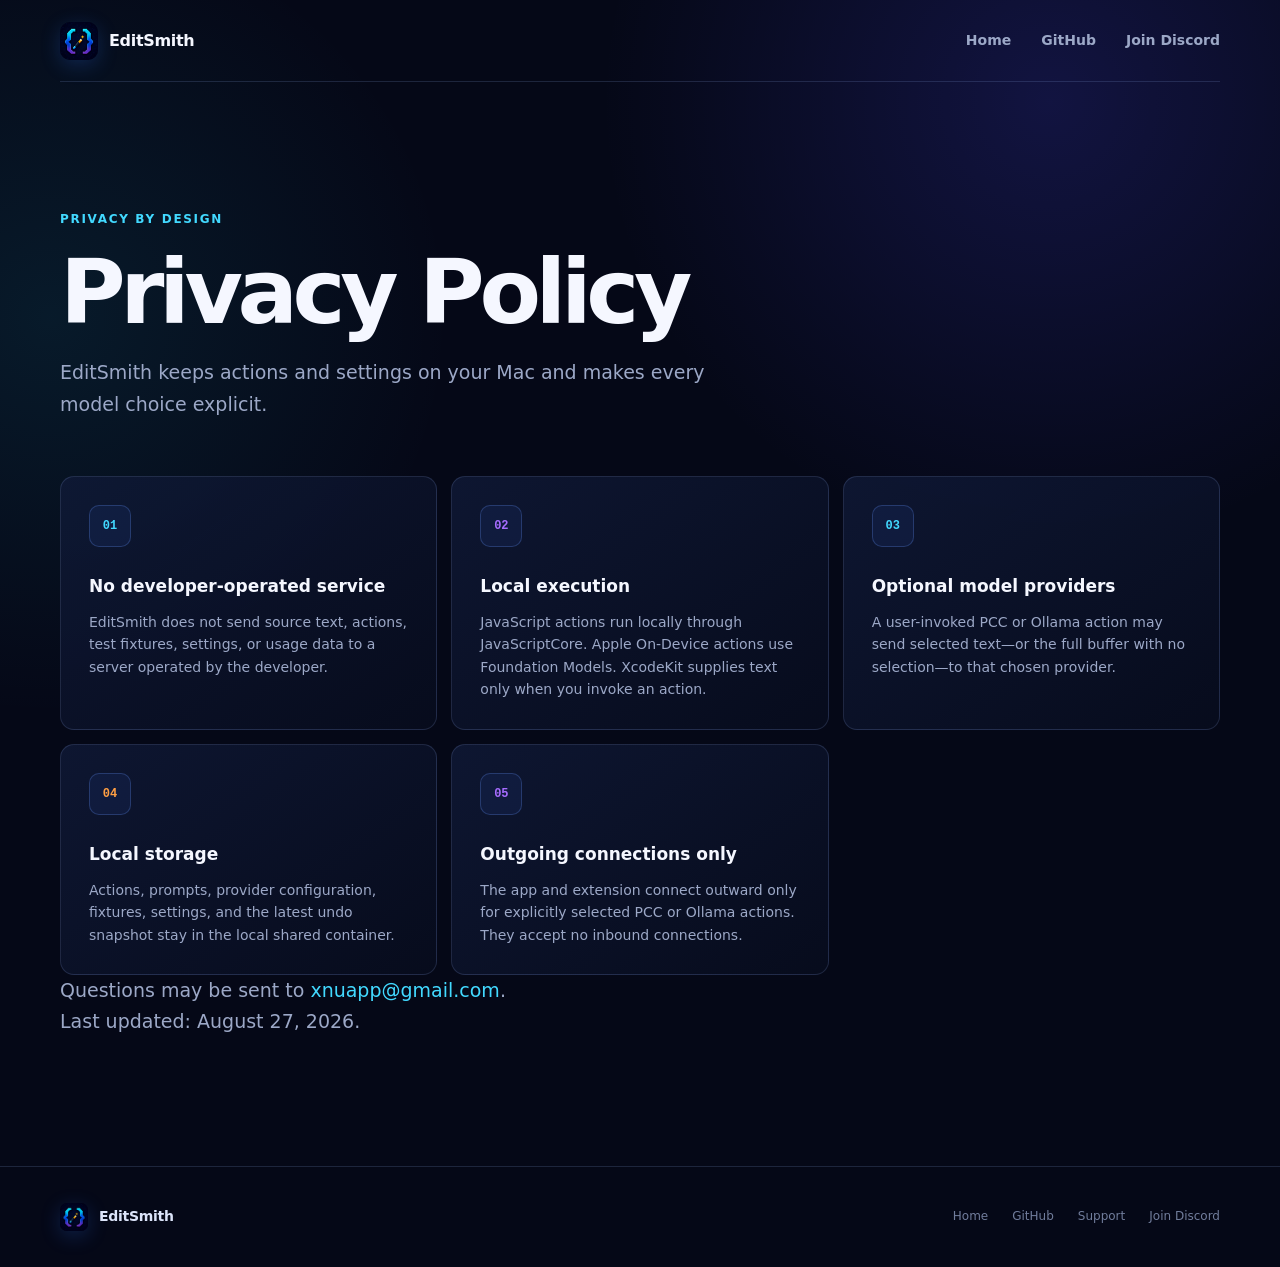
==== site/privacy/index.html @ 51999fa6 "add directory privacy page" ====
<!doctype html>
<html lang="en">
<head>
  <meta charset="utf-8">
  <meta name="viewport" content="width=device-width, initial-scale=1">
  <title>EditSmith Privacy Policy</title>
  <meta name="description" content="EditSmith privacy policy.">
  <meta name="theme-color" content="#050817">
  <link rel="canonical" href="https://xnu.app/editsmith/privacy/">
  <link rel="icon" type="image/png" href="../assets/app-icon.png">
  <link rel="stylesheet" href="../styles.css">
</head>
<body>
  <header class="wrap nav">
    <a class="brand" href="../"><img src="../assets/app-icon.png" alt="" width="38" height="38"><span>EditSmith</span></a>
    <nav aria-label="Main navigation"><a href="../">Home</a><a href="https://github.com/everettjf/editsmith">GitHub</a><a href="https://discord.gg/eGzEaP6TzR">Join Discord</a></nav>
  </header>
  <main>
    <section class="section">
      <div class="wrap">
        <div class="label">Privacy by design</div>
        <h1>Privacy Policy</h1>
        <p class="lede">EditSmith keeps actions and settings on your Mac and makes every model choice explicit.</p>
        <div class="grid">
          <article class="card"><div class="card-icon">01</div><b>No developer-operated service</b><p>EditSmith does not send source text, actions, test fixtures, settings, or usage data to a server operated by the developer.</p></article>
          <article class="card"><div class="card-icon">02</div><b>Local execution</b><p>JavaScript actions run locally through JavaScriptCore. Apple On-Device actions use Foundation Models. XcodeKit supplies text only when you invoke an action.</p></article>
          <article class="card"><div class="card-icon">03</div><b>Optional model providers</b><p>A user-invoked PCC or Ollama action may send selected text—or the full buffer with no selection—to that chosen provider.</p></article>
          <article class="card"><div class="card-icon">04</div><b>Local storage</b><p>Actions, prompts, provider configuration, fixtures, settings, and the latest undo snapshot stay in the local shared container.</p></article>
          <article class="card"><div class="card-icon">05</div><b>Outgoing connections only</b><p>The app and extension connect outward only for explicitly selected PCC or Ollama actions. They accept no inbound connections.</p></article>
        </div>
        <p class="lede">Questions may be sent to <a href="mailto:xnuapp@gmail.com">xnuapp@gmail.com</a>.</p>
        <p class="lede">Last updated: August 27, 2026.</p>
      </div>
    </section>
  </main>
  <footer class="footer"><div class="wrap"><a class="brand footer-brand" href="../"><img src="../assets/app-icon.png" alt="" width="28" height="28"><span>EditSmith</span></a><span><a href="../">Home</a><a href="https://github.com/everettjf/editsmith">GitHub</a><a href="mailto:xnuapp@gmail.com">Support</a><a href="https://discord.gg/eGzEaP6TzR">Join Discord</a></span></div></footer>
</body>
</html>
---- site/styles.css ----
:root {
  color-scheme: dark;
  --bg: #050817;
  --bg-soft: #0a1024;
  --panel: rgba(14, 22, 48, .72);
  --line: rgba(139, 166, 226, .18);
  --text: #f5f7ff;
  --muted: #9ca8c7;
  --cyan: #42d9ff;
  --blue: #5574ff;
  --violet: #a66cff;
  --orange: #ff9f43;
  --green: #62e6a6;
  --max: 1160px;
}

* { box-sizing: border-box; }
html { scroll-behavior: smooth; }
body {
  margin: 0;
  min-width: 320px;
  overflow-x: clip;
  color: var(--text);
  background:
    radial-gradient(circle at 82% 8%, rgba(77, 73, 255, .18), transparent 28rem),
    radial-gradient(circle at 4% 25%, rgba(34, 211, 238, .09), transparent 25rem),
    var(--bg);
  font: 16px/1.6 -apple-system, BlinkMacSystemFont, "SF Pro Text", Inter, system-ui, sans-serif;
  -webkit-font-smoothing: antialiased;
}
a { color: inherit; text-decoration: none; }
.wrap { width: min(var(--max), calc(100% - 48px)); margin-inline: auto; }

.nav {
  height: 82px;
  display: flex;
  align-items: center;
  justify-content: space-between;
  border-bottom: 1px solid var(--line);
}
.brand { display: inline-flex; align-items: center; gap: 11px; font-weight: 760; letter-spacing: -.02em; }
.brand img { border-radius: 10px; box-shadow: 0 5px 20px rgba(44, 118, 255, .22); }
.nav nav { display: flex; gap: 30px; color: var(--muted); font-size: 14px; font-weight: 620; }
.nav nav a, .footer a { transition: color .18s ease; }
.nav nav a:hover, .footer a:hover { color: var(--cyan); }

.hero { min-height: 690px; display: grid; grid-template-columns: .9fr 1.1fr; align-items: center; gap: 50px; padding-block: 80px 108px; }
.eyebrow, .label { color: var(--cyan); font-size: 12px; font-weight: 780; letter-spacing: .14em; text-transform: uppercase; }
.eyebrow { display: flex; align-items: center; gap: 9px; }
.status-dot { width: 7px; height: 7px; border-radius: 50%; background: var(--green); box-shadow: 0 0 14px var(--green); }
h1, h2 { margin: 20px 0 22px; line-height: .96; letter-spacing: -.06em; }
h1 { font-size: clamp(54px, 5.6vw, 76px); }
h2 { font-size: clamp(44px, 6vw, 76px); }
h1 span, h2 span {
  color: transparent;
  background: linear-gradient(105deg, #8bdff4, #8097e8 55%, #a495df);
  -webkit-background-clip: text;
  background-clip: text;
}
.lede { max-width: 660px; margin: 0; color: var(--muted); font-size: 19px; line-height: 1.65; }
.lede a { color: var(--cyan); }
.actions { display: flex; flex-wrap: wrap; gap: 12px; margin-top: 34px; }
.button {
  min-height: 48px;
  display: inline-flex;
  align-items: center;
  justify-content: center;
  gap: 12px;
  padding: 0 21px;
  border: 1px solid var(--line);
  border-radius: 11px;
  font-size: 14px;
  font-weight: 720;
  transition: transform .18s ease, border-color .18s ease, background .18s ease;
}
.button:hover { transform: translateY(-2px); border-color: rgba(112, 155, 255, .5); }
.primary { color: #050817; background: linear-gradient(110deg, var(--cyan), #78a0ff); border-color: transparent; box-shadow: 0 10px 40px rgba(66, 217, 255, .18); }
.secondary { background: rgba(255, 255, 255, .035); }
.hero-meta { display: flex; flex-wrap: wrap; gap: 11px 22px; margin-top: 34px; color: #7682a1; font-size: 12px; font-weight: 650; text-transform: uppercase; letter-spacing: .06em; }
.hero-meta b { color: var(--text); font-size: 14px; }

.visual { position: relative; min-width: 0; isolation: isolate; }
.visual::before { content: ""; position: absolute; inset: -14% -8%; z-index: -1; background: radial-gradient(circle, rgba(75, 104, 255, .13), rgba(35, 209, 255, .035) 44%, transparent 70%); filter: blur(14px); }
.window-frame { overflow: hidden; border: 1px solid rgba(128, 158, 222, .22); border-radius: 18px; background: #111827; box-shadow: 0 40px 90px rgba(0, 0, 0, .46), 0 0 80px rgba(71, 93, 255, .08); }
.hero-window { width: 100%; }
.window-bar { height: 42px; display: flex; align-items: center; gap: 8px; padding-inline: 15px; color: #66708b; background: #10162a; border-bottom: 1px solid var(--line); font-size: 11px; }
.window-bar i { width: 10px; height: 10px; border-radius: 50%; background: #ff6259; }
.window-bar i:nth-child(2) { background: #ffc04a; }
.window-bar i:nth-child(3) { background: #31c953; }
.window-bar span { margin-left: auto; margin-right: auto; transform: translateX(-27px); }
.window-frame img { display: block; width: 100%; height: auto; }

.promise { border-block: 1px solid var(--line); background: linear-gradient(90deg, rgba(27, 92, 182, .12), rgba(91, 60, 183, .12)); }
.promise .wrap { min-height: 122px; display: grid; grid-template-columns: auto 260px 1fr; align-items: center; gap: 28px; }
.promise-mark { width: 48px; height: 48px; display: grid; place-items: center; border: 1px solid rgba(66, 217, 255, .32); border-radius: 12px; color: var(--cyan); background: rgba(66, 217, 255, .07); font: 750 15px ui-monospace, monospace; }
.promise strong { font-size: 18px; }
.promise span { color: var(--muted); font-size: 14px; }

.section { padding-block: 128px; }
.section > .wrap > h1 { font-size: clamp(56px, 7vw, 90px); }
.grid { display: grid; grid-template-columns: repeat(3, 1fr); gap: 14px; margin-top: 56px; }
.card { min-height: 220px; padding: 28px; border: 1px solid var(--line); border-radius: 14px; background: linear-gradient(145deg, rgba(17, 27, 58, .74), rgba(8, 13, 31, .72)); transition: transform .2s ease, border-color .2s ease, background .2s ease; }
.card:hover { transform: translateY(-4px); border-color: rgba(86, 136, 255, .44); background: linear-gradient(145deg, rgba(23, 38, 80, .76), rgba(9, 15, 36, .75)); }
.card-icon { width: 42px; height: 42px; display: grid; place-items: center; margin-bottom: 26px; border: 1px solid rgba(104, 150, 255, .25); border-radius: 10px; color: var(--cyan); background: rgba(61, 112, 255, .08); font: 760 12px ui-monospace, "SFMono-Regular", Menlo, monospace; }
.card:nth-child(2) .card-icon, .card:nth-child(5) .card-icon { color: var(--violet); }
.card:nth-child(4) .card-icon { color: var(--orange); }
.card b { font-size: 17px; }
.card p { margin: 11px 0 0; color: var(--muted); font-size: 14px; }

.cta { padding: 0 0 128px; }
.box { min-height: 300px; display: flex; align-items: flex-end; justify-content: space-between; gap: 50px; padding: 54px; overflow: hidden; position: relative; border: 1px solid rgba(109, 146, 229, .25); border-radius: 20px; background: radial-gradient(circle at 85% 15%, rgba(111, 73, 255, .25), transparent 35%), linear-gradient(120deg, #0d1735, #090d21); }
.box::after { content: "</>"; position: absolute; right: 5%; top: -35%; color: rgba(74, 202, 255, .055); font: 900 260px/1 ui-monospace, monospace; transform: rotate(-8deg); pointer-events: none; }
.box h2 { margin-bottom: 0; font-size: clamp(42px, 5vw, 66px); }
.box .actions { z-index: 1; flex-shrink: 0; }

.footer { border-top: 1px solid var(--line); color: #717d9c; font-size: 12px; }
.footer .wrap { min-height: 100px; display: flex; align-items: center; justify-content: space-between; gap: 24px; }
.footer-brand { color: #dce4fa; font-size: 14px; }
.footer-brand img { border-radius: 7px; }
.footer .wrap > span { display: flex; flex-wrap: wrap; gap: 24px; }

@media (max-width: 900px) {
  .hero { grid-template-columns: 1fr; gap: 18px; padding-top: 70px; }
  .visual { margin-top: 42px; }
  .visual::before { inset: -10% 0; }
  .grid { grid-template-columns: repeat(2, 1fr); }
  .promise .wrap { grid-template-columns: auto 1fr; padding-block: 24px; }
  .promise span { grid-column: 2; }
  .box { align-items: flex-start; flex-direction: column; }
}

@media (max-width: 600px) {
  .wrap { width: min(100% - 30px, var(--max)); }
  .nav { height: 70px; }
  .nav nav { gap: 16px; }
  .nav nav a:first-child { display: none; }
  .hero { min-height: auto; padding-block: 62px 65px; }
  h1 { font-size: clamp(50px, 14vw, 58px); }
  .lede { font-size: 17px; }
  .hero-meta { display: grid; grid-template-columns: 1fr 1fr; }
  .visual { margin-top: 32px; }
  .window-frame { border-radius: 11px; }
  .window-bar { height: 34px; }
  .promise .wrap { grid-template-columns: 1fr; gap: 14px; }
  .promise span { grid-column: auto; }
  .section { padding-block: 92px; }
  .grid { grid-template-columns: 1fr; margin-top: 42px; }
  .card { min-height: 0; }
  .box { min-height: 380px; padding: 34px 26px; }
  .box .actions, .box .button { width: 100%; }
  .footer .wrap { align-items: flex-start; flex-direction: column; padding-block: 30px; }
}

@media (prefers-reduced-motion: reduce) {
  html { scroll-behavior: auto; }
  *, *::before, *::after { transition-duration: .01ms !important; }
}
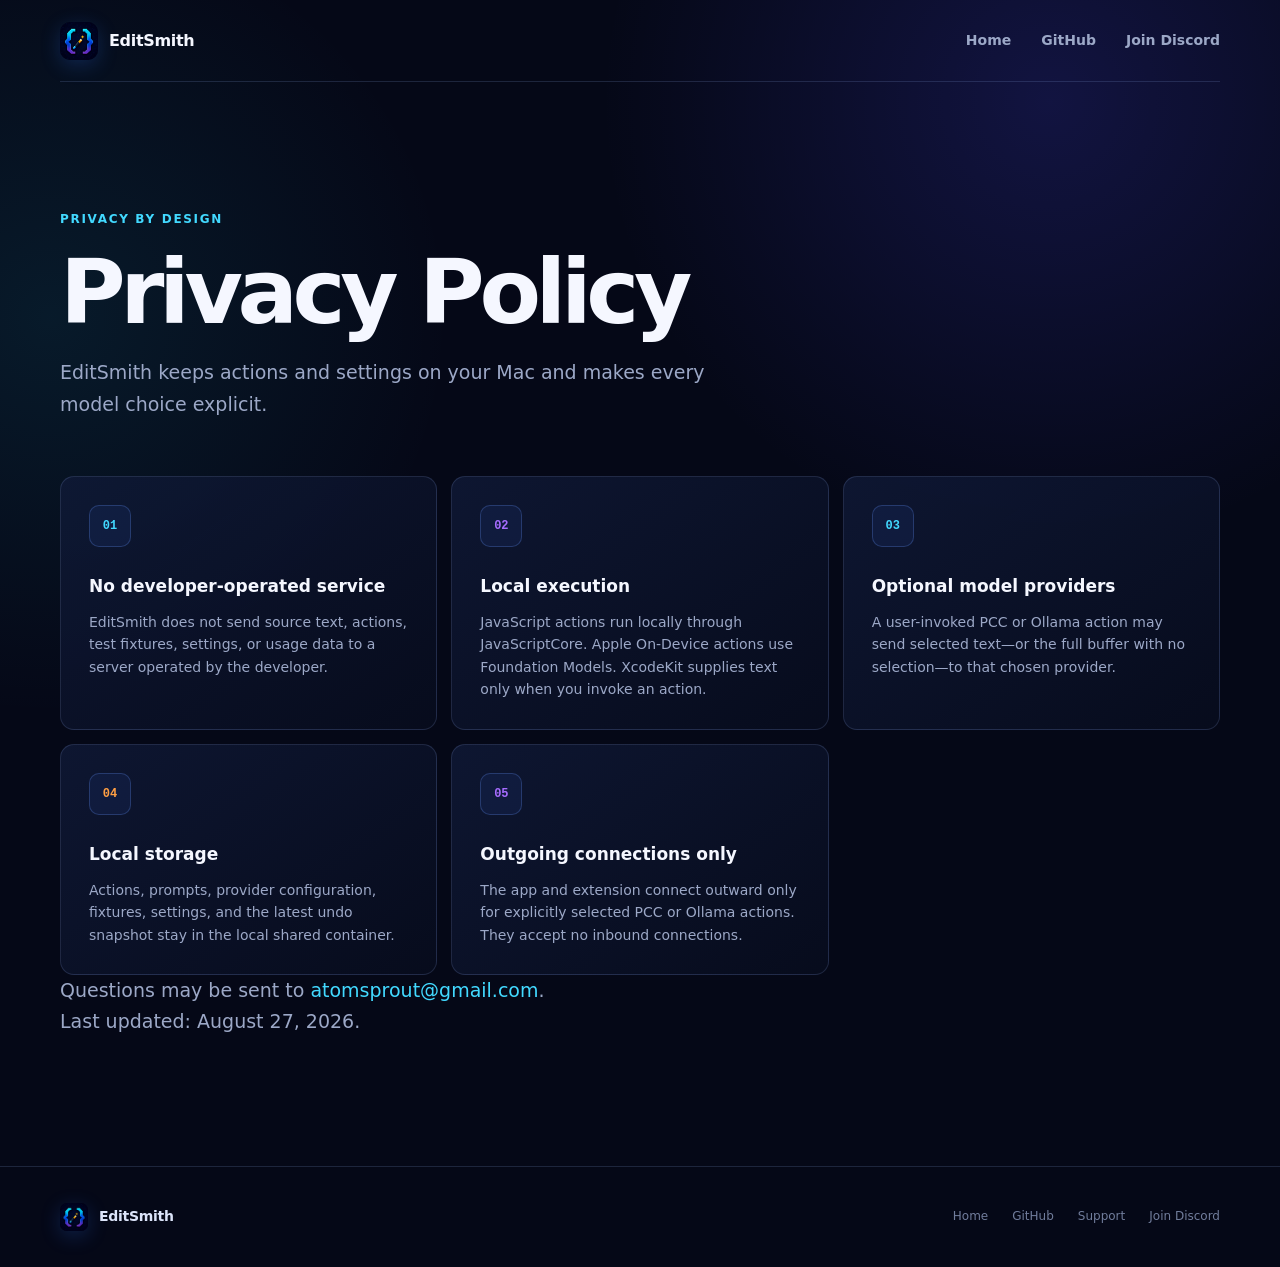
==== commit 152ff630: "Use AtomSprout public links, contact and copyright" ====
--- a/site/privacy/index.html
+++ b/site/privacy/index.html
@@ -6,7 +6,7 @@
   <title>EditSmith Privacy Policy</title>
   <meta name="description" content="EditSmith privacy policy.">
   <meta name="theme-color" content="#050817">
-  <link rel="canonical" href="https://xnu.app/editsmith/privacy/">
+  <link rel="canonical" href="https://atomsprout.com/editsmith/privacy/">
   <link rel="icon" type="image/png" href="../assets/app-icon.png">
   <link rel="stylesheet" href="../styles.css">
 </head>
@@ -28,11 +28,11 @@
           <article class="card"><div class="card-icon">04</div><b>Local storage</b><p>Actions, prompts, provider configuration, fixtures, settings, and the latest undo snapshot stay in the local shared container.</p></article>
           <article class="card"><div class="card-icon">05</div><b>Outgoing connections only</b><p>The app and extension connect outward only for explicitly selected PCC or Ollama actions. They accept no inbound connections.</p></article>
         </div>
-        <p class="lede">Questions may be sent to <a href="mailto:xnuapp@gmail.com">xnuapp@gmail.com</a>.</p>
+        <p class="lede">Questions may be sent to <a href="mailto:atomsprout@gmail.com">atomsprout@gmail.com</a>.</p>
         <p class="lede">Last updated: August 27, 2026.</p>
       </div>
     </section>
   </main>
-  <footer class="footer"><div class="wrap"><a class="brand footer-brand" href="../"><img src="../assets/app-icon.png" alt="" width="28" height="28"><span>EditSmith</span></a><span><a href="../">Home</a><a href="https://github.com/everettjf/editsmith">GitHub</a><a href="mailto:xnuapp@gmail.com">Support</a><a href="https://discord.gg/eGzEaP6TzR">Join Discord</a></span></div></footer>
+  <footer class="footer"><div class="wrap"><a class="brand footer-brand" href="../"><img src="../assets/app-icon.png" alt="" width="28" height="28"><span>EditSmith</span></a><span><a href="../">Home</a><a href="https://github.com/everettjf/editsmith">GitHub</a><a href="mailto:atomsprout@gmail.com">Support</a><a href="https://discord.gg/eGzEaP6TzR">Join Discord</a></span></div></footer>
 </body>
 </html>
